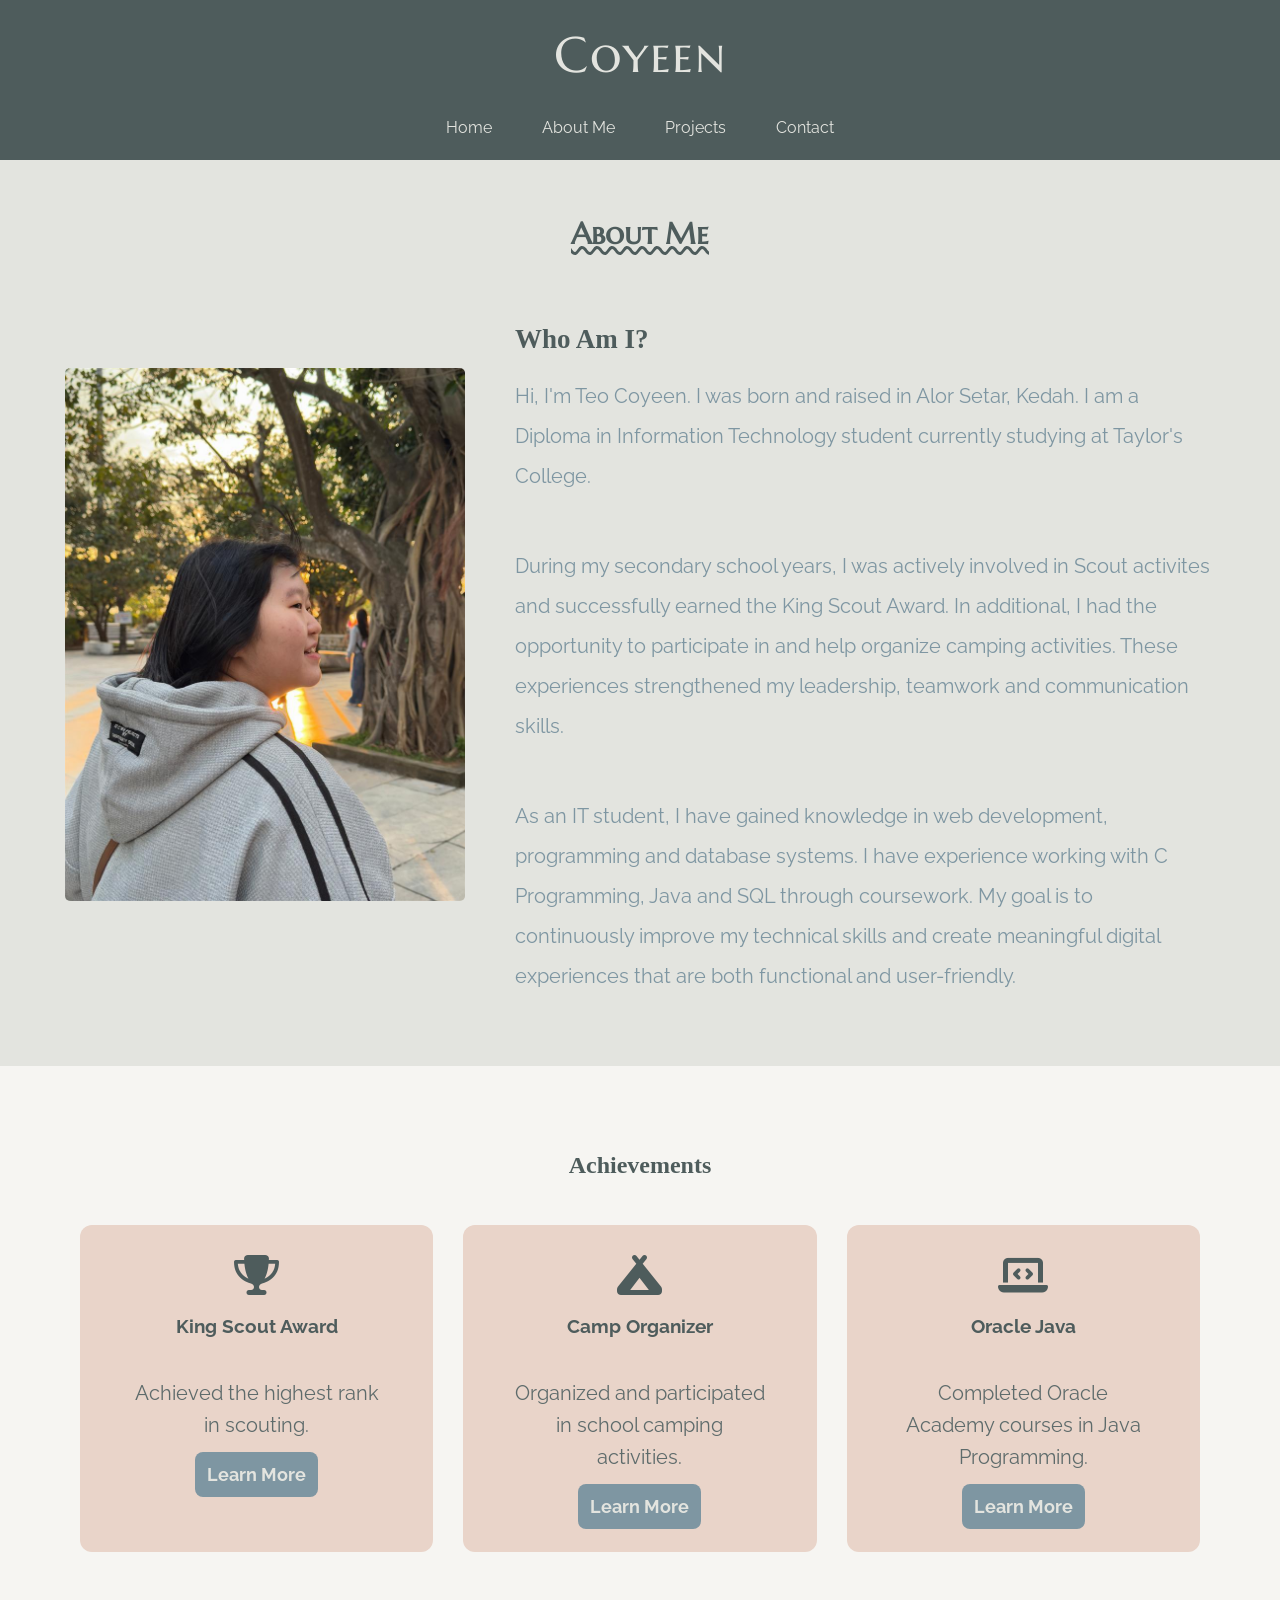
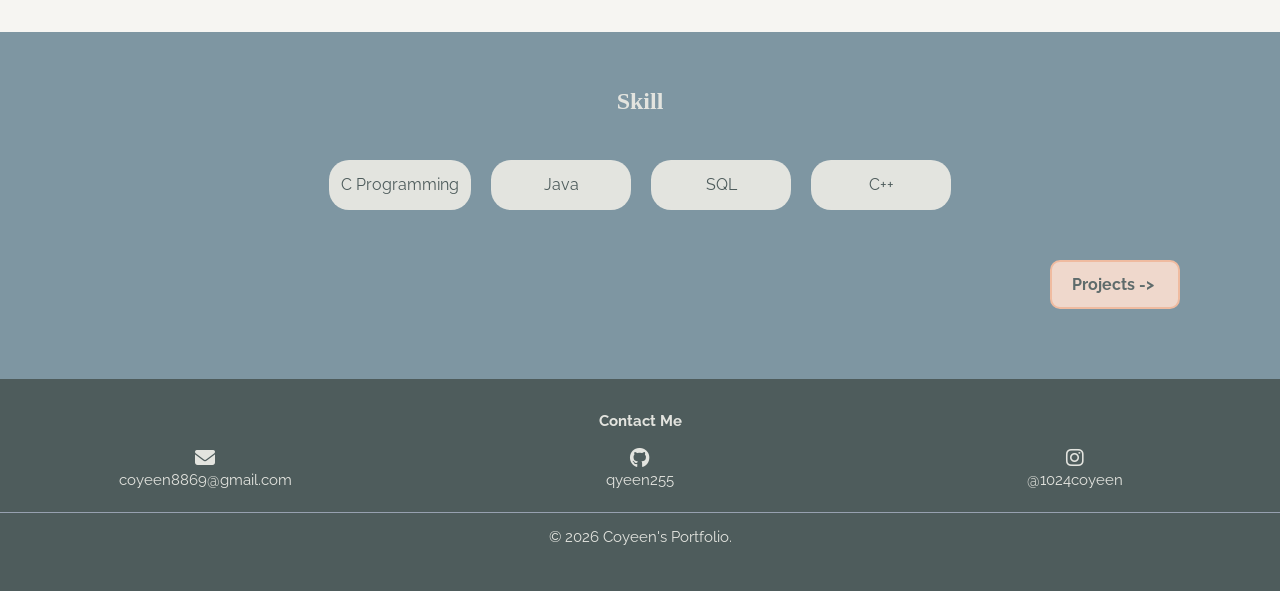
==== aboutme.html @ 8ab95e5d "Add files via upload" ====
<!DOCTYPE html>
<html lang="en">

<head>
    <meta charset="UTF-8">
    <meta name="viewport" content="width=device-width, initial-scale=1.0">
    <title>Home Page</title>
    <link rel="preconnect" href="https://fonts.googleapis.com">
    <link rel="preconnect" href="https://fonts.gstatic.com" crossorigin>
    <link href="https://fonts.googleapis.com/css2?family=Marcellus+SC&display=swap" rel="stylesheet">

    <link rel="preconnect" href="https://fonts.googleapis.com">
    <link rel="preconnect" href="https://fonts.gstatic.com" crossorigin>
    <link href="https://fonts.googleapis.com/css2?family=Raleway:ital,wght@0,100..900;1,100..900&display=swap"
        rel="stylesheet">

    <link rel="stylesheet" href="https://cdnjs.cloudflare.com/ajax/libs/font-awesome/6.5.1/css/all.min.css">

    <link rel="stylesheet" href="css/styles.css">

</head>

<body>
    <header class="site-header">
        <div class="logo">Coyeen</div>

        <nav class="site-nav">
            <a href="home.html">Home</a>
            <a href="aboutme.html">About Me</a>
            <a href="projects.html">Projects</a>
            <a href="Contact.html">Contact</a>
        </nav>
    </header>

    <main>
        <section class="intro">
            <h1>About Me</h1>
            <div class="intro-content">
                <img src="images/me.jpg" alt="profile" class="profile">
                <div class="intro-text">
                    <h2>Who Am I?</h2>
                    <p>Hi, I'm Teo Coyeen. I was born and raised in Alor Setar, Kedah. I am a Diploma in Information 
                        Technology student currently studying at Taylor's College. 
                    </p>

                    <p>During my secondary school years, I was actively involved in Scout
                        activites and successfully earned the King Scout Award. In additional, I
                        had the opportunity to participate in and help organize camping activities. These
                        experiences strengthened my leadership, teamwork and communication skills.
                    </p>

                    <p>As an IT student, I have gained knowledge in web development, programming and
                        database systems. I have experience working with C Programming, Java and SQL through coursework.
                        My goal is to continuously improve my technical skills and create meaningful digital
                        experiences that are both functional and user-friendly.
                    </p>
                </div>
            </div>
        </section>

        <section class="achievement">
            <h2>Achievements</h2>
            <div class="grid-achievement">

                <article class="achievement-card">
                    <i class="fa-solid fa-trophy icon"></i>
                    <h3>King Scout Award</h3>
                    <p>Achieved the highest rank in scouting.</p>
                    <a href="#" class="btn" onclick="openAchievement('scout'); return false;">Learn More</a>
                </article>

                <article class="achievement-card">
                    <i class="fa-solid fa-campground icon"></i>
                    <h3>Camp Organizer</h3>
                    <p>Organized and participated in school camping activities.</p>
                    <a href="#" class="btn" onclick="openAchievement('camp'); return false;">Learn More</a>
                </article>

                <article class="achievement-card">
                    <i class="fa-solid fa-laptop-code icon"></i>
                    <h3>Oracle Java</h3>
                    <p>Completed Oracle Academy courses in Java Programming.</p>
                    <a href="#" class="btn" onclick="openAchievement('java'); return false;">Learn More</a>
                </article>
            </div>

            <!--Popup Window-->
            <div id="achievement-modal" class="achievement-modal">
                <div class="modal-content">
                    <a href="#" class="modal-close" onclick="closeAchievement();return false;">&times;</a> <!--x close, return false: avoid turn to the top of the page-->

                    <h2 id="modal-title"></h2>

                    <img id="modal-image" src="" alt="Achievement photo">

                    <p id="modal-description"></p>
                </div>
            </div>
        </section>

        <section class="skill">
            <h2>Skill</h2>
            <div class="container-skills">
                <div class="skills">
                    C Programming
                </div>

                <div class="skills">
                    Java
                </div>

                <div class="skills">
                    SQL
                </div>

                <div class="skills">
                    C++
                </div>
            </div>
            <a href="projects.html" class="skill-btn">Projects -></a>
        </section>
        
    </main>

    <footer class="site-footer">
        <h4>Contact Me</h4>
        <div class="footer-grid">

            <div class="inner-footer">
                <i class="fa-solid fa-envelope footer-icon"></i>
                <a href="mailto:coyeen8869@gmail.com" class="social-link">coyeen8869@gmail.com</a>
            </div>

            <div class="inner-footer">
                <i class="fa-brands fa-github footer-icon"></i>
                <a href="https://github.com/qyeen255" class="social-link" target="_blank">qyeen255</a>
            </div>

            <div class="inner-footer">
                <i class="fa-brands fa-instagram footer-icon"></i>
                <a href="https://www.instagram.com/invites/contact/?utm_source=ig_
                contact_invite&utm_medium=copy_link&utm_content=3pivg67" class="social-link"
                    target="_blank">@1024coyeen</a>
            </div>
        </div>

        <div class="footer-bottom">
            <p>&copy; 2026 Coyeen's Portfolio.</p>
        </div>
    </footer>

    <script src="javascript/script.js"></script>
</body>

</html>
---- css/styles.css ----
* {
    box-sizing: border-box;
    margin: 0;
    padding: 0;
}

body {
    font-family: "Raleway", serif;
    line-height: 1.6;
    background-color: #E3E4DF;
    color: #4E5C5C;
}

.container {
    max-width: 1100px;
    margin: 0 auto;
    padding: 0 16px;
}

h1 {
    text-align: center;
    font-family: "Marcellus SC", serif;
    font-size: 30px;
    color: #4E5C5C;
}

h2 {
    font-family: "Marcellus", serif;
    color: #4E5C5C;
}

p {
    color: #7E96A2;
    font-size: 20px;
}

.site-header {
    background-color: #4E5C5C;
    height: 160px;
    display: flex;
    flex-direction: column;
    align-items: center;
    padding: 15px 0;
    gap: 20px;
}

.logo {
    font-family: "Marcellus SC", serif;
    text-align: center;
    color: #E3E4DF;
    font-size: 50px;
    letter-spacing: 1.5px;
}

.site-nav {
    display: flex;
    font-family: "Raleway", serif;
    gap: 50px;
}

.site-nav a {
    color: #E3E4DF;
    font-size: 16px;
    text-decoration: none;
}

.site-nav a:hover {
    color: #EACCBC;
    border-bottom: 2px dotted #EACCBC;
}

/*homepage*/
.hero {
    background-color: #E3E4DF;
    height: 420px;
    display: flex;
    justify-content: center;
    align-items: center;
    text-align: center;
}

.hero h1 {
    margin-bottom: 15px;
}

.hero p {
    margin-bottom: 40px;
    font-weight: 500;
}

.inner-hero {
    display: flex;
    justify-content: center;
    gap: 80px;
}

.person {
    width: 250px;
    border-radius: 40px;
    background-color: #EACCBC;
}

.btn {
    background-color: #7E96A2;
    color: #E3E4DF;
    padding: 12px;
    border-radius: 8px;
    font-size: 18px;
    text-decoration: none;
    font-weight: bold;
}

.btn:hover {
    background-color: #4E5C5C;
    box-shadow: 0 4px 12px rgba(34, 57, 60, 0.3);
}

.site-footer {
    background-color: #4E5C5C;
    color: #E3E4DF;
    text-align: center;
    padding: 30px 0;
}

.site-footer h4 {
    font-size: 15px;
    margin-bottom: 15px;
}

.site-footer p {
    font-size: 12px;
    color: #E3E4DF;
}

.footer-grid {
    display: grid;
    grid-template-columns: repeat(3, 1fr);
    gap: 24px;
    padding-bottom: 20px;
}

.inner-footer {
    display: flex;
    justify-content: center;
    align-items: center;
    flex-direction: column;
}

.footer-icon {
    font-size: 20px;
}

.footer-bottom {
    border-top: 1px solid #97a1b0;
    color: #E3E4DF;
    padding: 12px 0;
    text-align: center;
}

.footer-bottom p {
    font-size: 15px;
}

.social-link {
    text-decoration: none;
    color: #E3E4DF;
    font-size: 15px;
}

.social-link:hover {
    color: #afb89b;
}

/*about me*/
.intro {
    background-color: #E3E4DF;
    padding-top: 30px;
    margin: 20px;
}

.intro h1 {
    text-decoration: underline wavy;
    margin-bottom: 60px;
}

.intro-content {
    display: flex;
    align-items: flex-start;
    gap: 50px;
    justify-content: center;
}

.profile {
    width: 400px;
    margin-top: 50px;
    border-radius: 5px;
}

.intro-text {
    max-width: 700px;
    font-size: 18px;
}

.intro-text h2 {
    margin-bottom: 15px;
}

.intro-text p {
    color: #7E96A2;
    margin-bottom: 50px;
    line-height: 2.0;
}

.achievement {
    background-color: #F6F5F2;
    padding: 80px;
}

.achievement h2 {
    text-align: center;
    margin-bottom: 40px;
}

.grid-achievement {
    display: grid;
    grid-template-columns: repeat(3, 1fr);
    gap: 30px;
}

.achievement-card {
    background-color: #e9d4c9;
    border-radius: 12px;
    overflow: hidden;
    text-align: center;
    padding: 30px;
    transition: 0.3s ease;
}

.achievement-card:hover {
    transform: translateY(-8px);
}

.icon {
    font-size: 40px;
    margin: 0px;
}

.achievement-card h3 {
    color: #4E5C5C;
    margin: 15px;
}

.achievement-card p {
    color: #5E6B6B;
    padding: 20px;
}

.achievement-modal {
    display: none;
    position: fixed;
    inset: 0;
    background-color: rgba(0, 0, 0, 0.35);
    justify-content: center;
    align-items: center;
    padding: 20px;
}

.achievement-modal.active {
    display: flex;
}

.modal-content {
    background-color: white;
    padding: 20px;
    border-radius: 15px;
    max-width: 500px;
    text-align: center;
    max-height: 650px;
}

.modal-content img {
    width: 250px;
    border-radius: 10px;
    margin-bottom: 30px;
}

.modal-close {
    font-size: 20px;
    color: #e9d4c9;
}

.achievement-modal p {
    font-size: 16px;
}

.skill {
    background-color: #7E96A2;
    padding: 50px;
    text-align: center;
}

.skill h2 {
    font-family: "Marcellus", serif;
    color: #E3E4DF;
    margin-bottom: 40px;
}

.container-skills {
    display: flex;
    justify-content: center;
    flex-wrap: wrap;
    gap: 20px;
}

.skills {
    background-color: #E3E4DF;
    color: #4E5C5C;
    padding: 12px;
    border-radius: 20px;
    min-width: 140px;
    text-align: center;
}

.skill-btn {
    display: flex;
    justify-content: space-between;
    align-items: center;
    width: 130px;
    padding: 10px 20px;
    text-decoration: none;
    font-weight: bold;
    border-radius: 10px;
    border:2px solid #efbba0;
    background-color: #efd8cc;
    color: #5E6B6B;
    margin:50px;
    margin-left: auto;
    margin-bottom:20px;
}

.skill-btn:hover {
    background-color: #EACCBC;
    box-shadow: 0 4px 12px rgba(34, 57, 60, 0.3);
}


/*projects*/
.projects {
    background-color: #E3E4DF;
    padding-top: 30px;
}

.projects h1 {
    text-decoration: underline wavy;
    margin-bottom: 60px;
}

.projects p {
    text-align: center;
    padding-bottom: 20px;
}

.project-showcase-1 {
    background-color: #F6F4E8;
    border-left: 8px solid #7E96A2;
    border-radius: 16px;
    margin: 30px;
    margin-bottom: 50px;
    box-shadow: 0 6px 15px rgba(34, 57, 60, 0.3);
    display: flex;
    align-items: center;
    gap: 60px;
    padding: 50px;
}

.project-image img {
    width: 450px;
}

.project-content {
    max-width: 800px;
}

.project-content h2 {
    margin-bottom: 20px;
}

.project-tags span {
    display: inline-block;
    margin: 10px;
    background-color: #EACCBC;
    color: #4E5C5C;
    padding: 8px 15px;
    border-radius: 20px;
    line-height: 1.8;
}

.project-content p {
    letter-spacing: 2px;
    margin-top: 20px;
    margin-bottom: 20px;
}

.project-showcase-2 {
    background-color: #F6F4E8;
    border-right: 8px solid #7E96A2;
    border-radius: 16px;
    margin: 30px;
    margin-bottom: 50px;
    box-shadow: 0 6px 15px rgba(34, 57, 60, 0.3);
    display: flex;
    align-items: center;
    gap: 60px;
    padding: 40px;
}

.project-showcase-3 {
    background-color: #F6F4E8;
    border-left: 8px solid #7E96A2;
    border-radius: 16px;
    margin: 30px;
    margin-bottom: 50px;
    box-shadow: 0 6px 15px rgba(34, 57, 60, 0.3);
    display: flex;
    align-items: center;
    gap: 60px;
    padding: 50px;
}

.project-btn {
    display: flex;
    justify-content: space-between;
    align-items: center;
    width: 130px;
    font-weight: bold;
    padding: 10px 20px;
    text-decoration: none;
    border-radius: 10px;
    border:2px solid #efbba0;
    background-color: #efd8cc;
    color: #5E6B6B;
    margin:50px;
    margin-left: auto;
}

.project-btn:hover {
    background-color: #EACCBC;
    box-shadow: 0 4px 12px rgba(34, 57, 60, 0.3);
}

/*contact*/
.contact {
    padding-top: 30px;
}

.contact h1 {
    text-decoration: underline wavy;
    text-align: center;
    margin-bottom: 30px;
}

.contact h2 {
    padding-top: 20px;
}

.contact-form {
    background-color: #F7F7F4;
    border: 5px solid #EACCBC;
    border-radius: 10px;
    padding: 30px;
    margin: 50px;
    margin-top: 30px;
}

.form-grid {
    display: grid;
    grid-template-columns: 1fr 1fr;
    gap: 16px;
}

.form-field label {
    display: block;
    font-weight: bold;
    margin-bottom: 6px;
}

.form-field input,
.form-field textarea {
    width: 100%;
    padding: 10px;
    border: 1px solid #afb89b;
    border-radius: 6px;
}

.col-span-2 {
    grid-column: span 2;
}

.form-btn {
    background-color: #7E96A2;
    color: #E3E4DF;
    border: 2px solid #7E96A2;
    padding: 10px 20px;
    border-radius: 8px;
    font-weight: bold;
    margin-right: 30px;
}

.form-btn:hover {
    background-color: #4E5C5C;
}

@media (max-width:768px) {
    .container {
        width: 90%;
        max-width: 1100px;
        margin: auto;
    }

    .site-nav {
        display: flex;
        flex-wrap: wrap;
        justify-content: center;
        gap: 15px;
    }

    .inner-hero {
        flex-direction: column;
        gap: 20px;
        text-align: center;
    }

    .hero h1 {
        font-size: 42px;
    }

    .person {
        width: 180px;
        height: 180px;
        align-items: center;
        margin: 0 auto;
    }

    img {
        max-width: 100%;
        height: auto;
    }

    .footer-grid {
        display: flex;
        flex-direction: column;
    }

    .intro h1 {
        margin-bottom: 20px;
    }

    .intro-content {
        flex-direction: column;
        align-items: center;
        gap: 20px;
        margin: 20px;
    }

    .profile {
        margin-top: 0;
    }

    .grid-achievement {
        grid-template-columns: 1fr;
    }

    .achievement-card {
        min-height: auto;
    }

    .skill-btn{
        margin-left: auto;
        margin-bottom:5px;
    }

    .project-showcase-1 {
        flex-direction: column;
    }

    .project-showcase-2 {
        flex-direction: column;
    }

    .project-showcase-3 {
        flex-direction: column;
    }

    .project-image img {
        width: 300px;
        margin-top: 20px;
    }

    .form-grid {
        grid-template-columns: 1fr;
    }

    .col-span-2 {
        grid-column: span 1;
    }

    .form-btn {
        margin: 10px;
    }
}
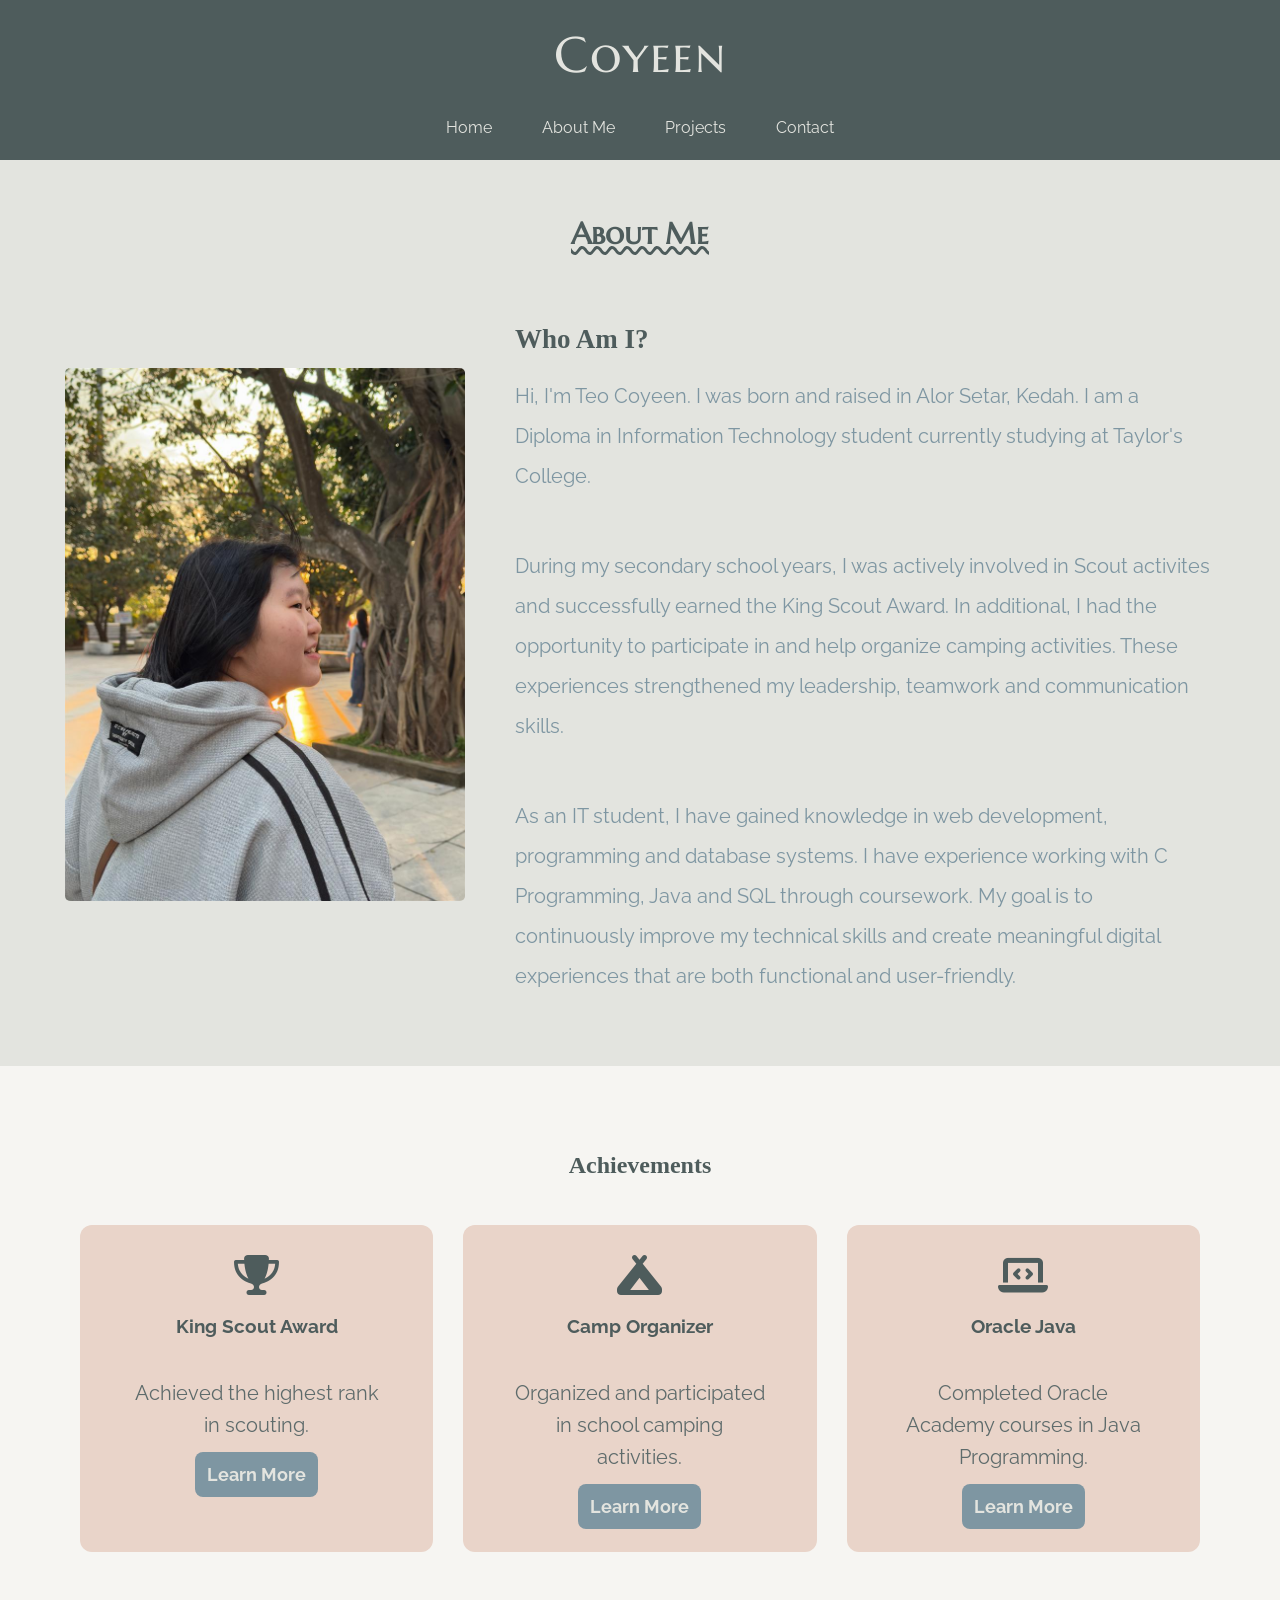
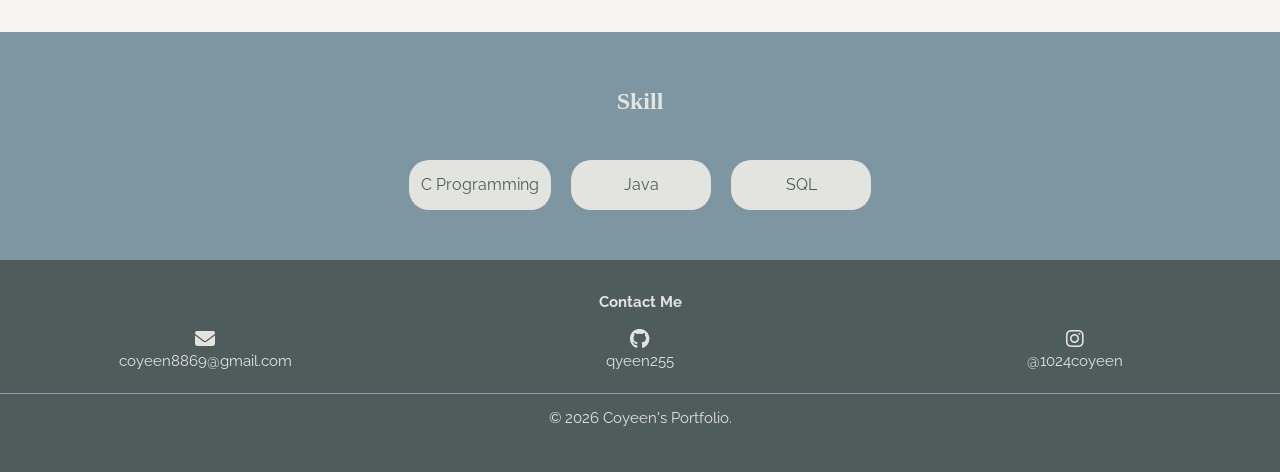
==== commit 1c5ae2d9: "Update aboutme.html" ====
--- a/aboutme.html
+++ b/aboutme.html
@@ -112,12 +112,7 @@
                 <div class="skills">
                     SQL
                 </div>
-
-                <div class="skills">
-                    C++
-                </div>
             </div>
-            <a href="projects.html" class="skill-btn">Projects -></a>
         </section>
         
     </main>
@@ -152,4 +147,4 @@
     <script src="javascript/script.js"></script>
 </body>
 
-</html>+</html>
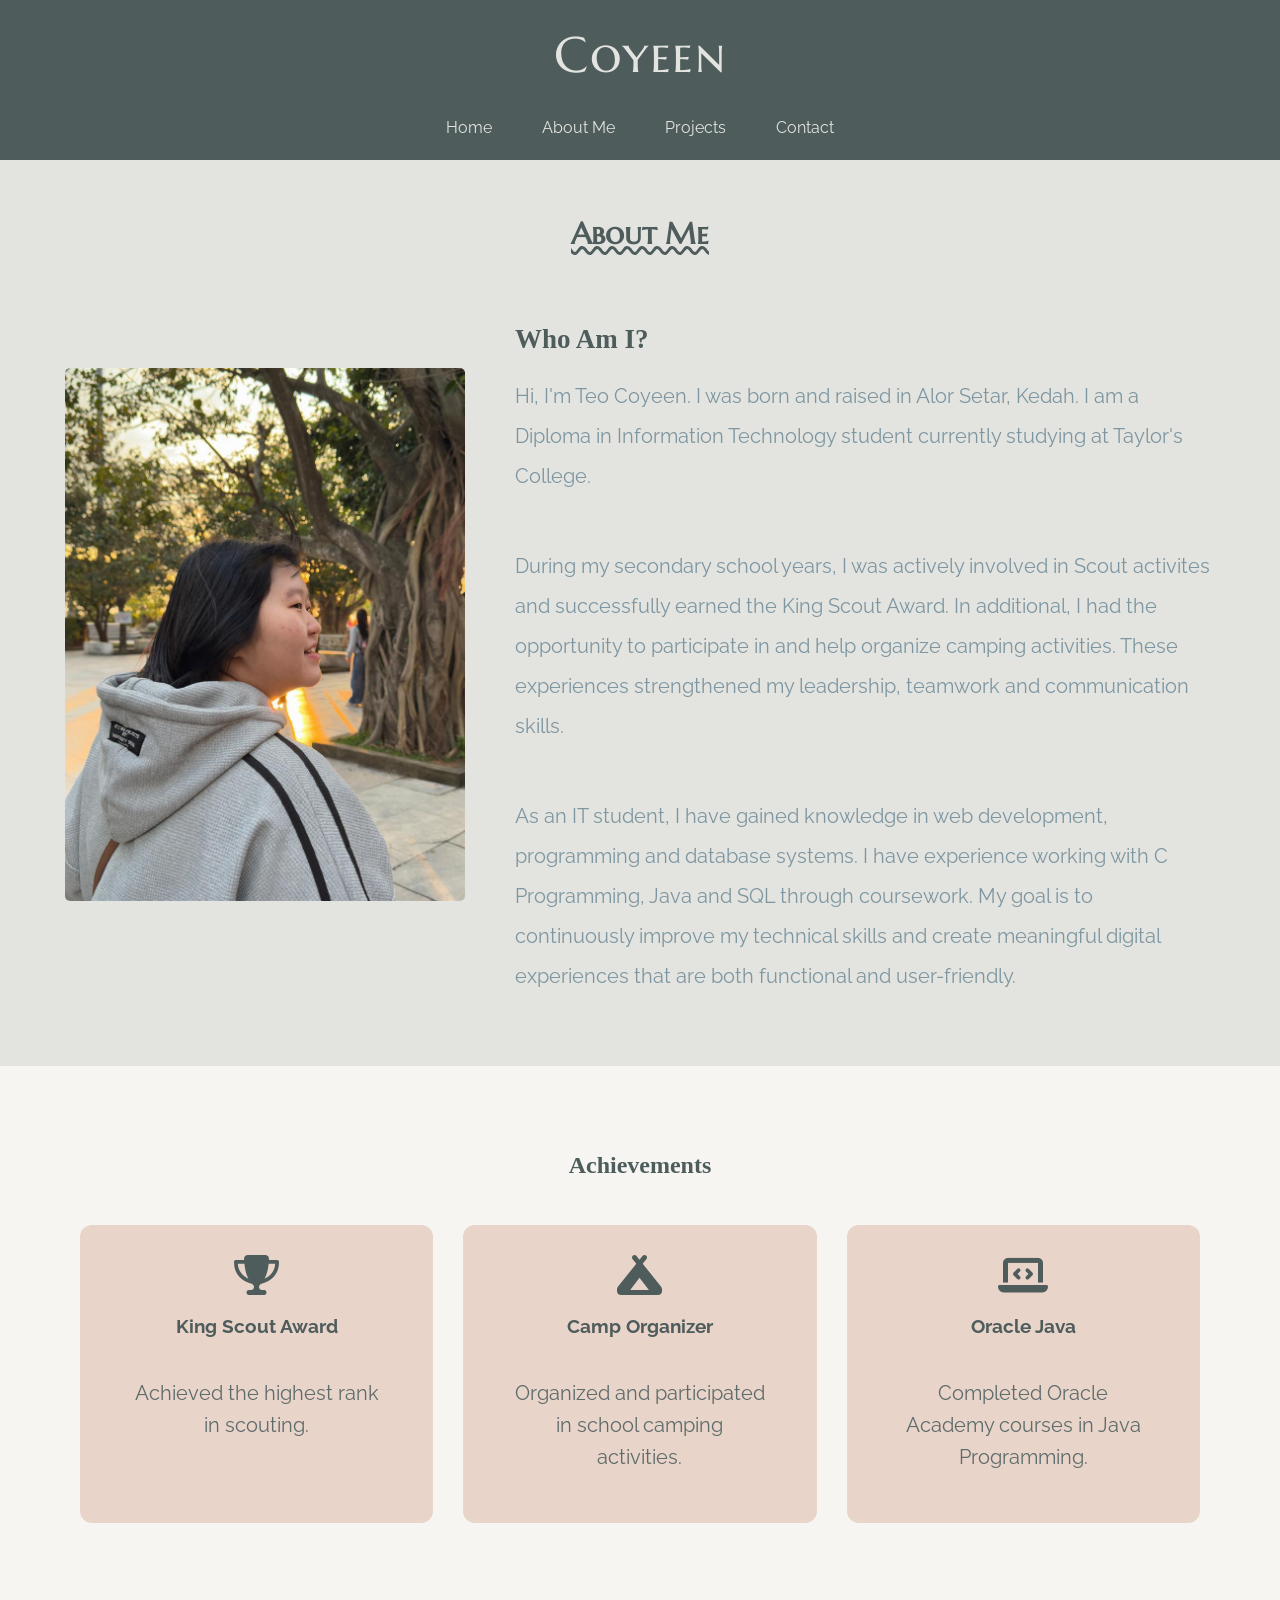
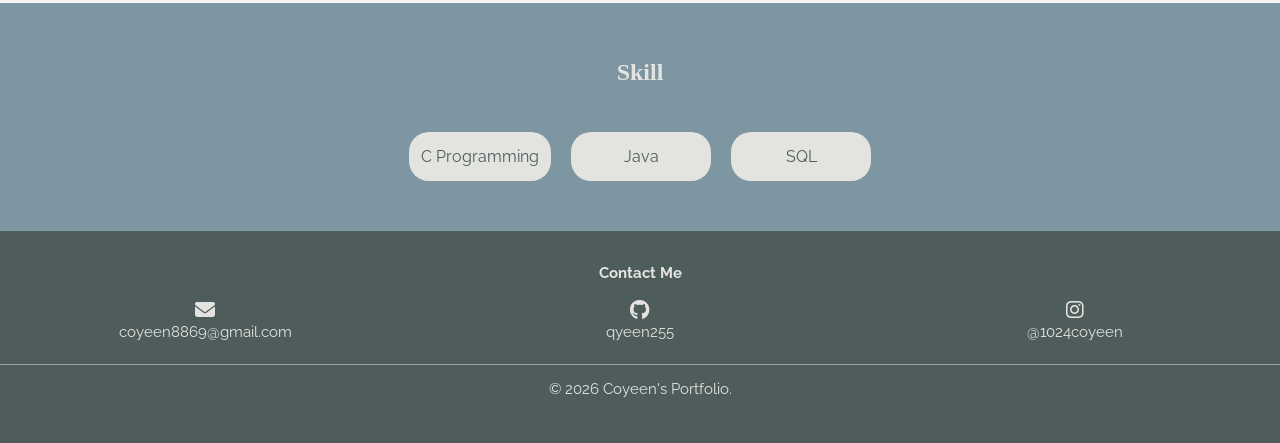
==== commit 7b5b5db8: "Update aboutme.html" ====
--- a/aboutme.html
+++ b/aboutme.html
@@ -25,10 +25,10 @@
         <div class="logo">Coyeen</div>
 
         <nav class="site-nav">
-            <a href="home.html">Home</a>
+            <a href="index.html">Home</a>
             <a href="aboutme.html">About Me</a>
             <a href="projects.html">Projects</a>
-            <a href="Contact.html">Contact</a>
+            <a href="contact.html">Contact</a>
         </nav>
     </header>
 
@@ -66,36 +66,36 @@
                     <i class="fa-solid fa-trophy icon"></i>
                     <h3>King Scout Award</h3>
                     <p>Achieved the highest rank in scouting.</p>
-                    <a href="#" class="btn" onclick="openAchievement('scout'); return false;">Learn More</a>
+                    <!--<a href="#" class="btn" onclick="openAchievement('scout'); return false;">Learn More</a>-->
                 </article>
 
                 <article class="achievement-card">
                     <i class="fa-solid fa-campground icon"></i>
                     <h3>Camp Organizer</h3>
                     <p>Organized and participated in school camping activities.</p>
-                    <a href="#" class="btn" onclick="openAchievement('camp'); return false;">Learn More</a>
+                    <!--<a href="#" class="btn" onclick="openAchievement('camp'); return false;">Learn More</a>-->
                 </article>
 
                 <article class="achievement-card">
                     <i class="fa-solid fa-laptop-code icon"></i>
                     <h3>Oracle Java</h3>
                     <p>Completed Oracle Academy courses in Java Programming.</p>
-                    <a href="#" class="btn" onclick="openAchievement('java'); return false;">Learn More</a>
+                    <!--<a href="#" class="btn" onclick="openAchievement('java'); return false;">Learn More</a>-->
                 </article>
             </div>
 
             <!--Popup Window-->
-            <div id="achievement-modal" class="achievement-modal">
+            <!--<div id="achievement-modal" class="achievement-modal">
                 <div class="modal-content">
-                    <a href="#" class="modal-close" onclick="closeAchievement();return false;">&times;</a> <!--x close, return false: avoid turn to the top of the page-->
+                    <a href="#" class="modal-close" onclick="closeAchievement();return false;">&times;</a> --> <!--x close, return false: avoid turn to the top of the page-->
 
-                    <h2 id="modal-title"></h2>
+                    <!--<h2 id="modal-title"></h2>
 
                     <img id="modal-image" src="" alt="Achievement photo">
 
                     <p id="modal-description"></p>
                 </div>
-            </div>
+            </div>-->
         </section>
 
         <section class="skill">
--- a/css/styles.css
+++ b/css/styles.css
@@ -320,29 +320,6 @@
     min-width: 140px;
     text-align: center;
 }
-
-.skill-btn {
-    display: flex;
-    justify-content: space-between;
-    align-items: center;
-    width: 130px;
-    padding: 10px 20px;
-    text-decoration: none;
-    font-weight: bold;
-    border-radius: 10px;
-    border:2px solid #efbba0;
-    background-color: #efd8cc;
-    color: #5E6B6B;
-    margin:50px;
-    margin-left: auto;
-    margin-bottom:20px;
-}
-
-.skill-btn:hover {
-    background-color: #EACCBC;
-    box-shadow: 0 4px 12px rgba(34, 57, 60, 0.3);
-}
-
 
 /*projects*/
 .projects {
@@ -427,27 +404,6 @@
     padding: 50px;
 }
 
-.project-btn {
-    display: flex;
-    justify-content: space-between;
-    align-items: center;
-    width: 130px;
-    font-weight: bold;
-    padding: 10px 20px;
-    text-decoration: none;
-    border-radius: 10px;
-    border:2px solid #efbba0;
-    background-color: #efd8cc;
-    color: #5E6B6B;
-    margin:50px;
-    margin-left: auto;
-}
-
-.project-btn:hover {
-    background-color: #EACCBC;
-    box-shadow: 0 4px 12px rgba(34, 57, 60, 0.3);
-}
-
 /*contact*/
 .contact {
     padding-top: 30px;
@@ -607,4 +563,4 @@
     .form-btn {
         margin: 10px;
     }
-}+}
